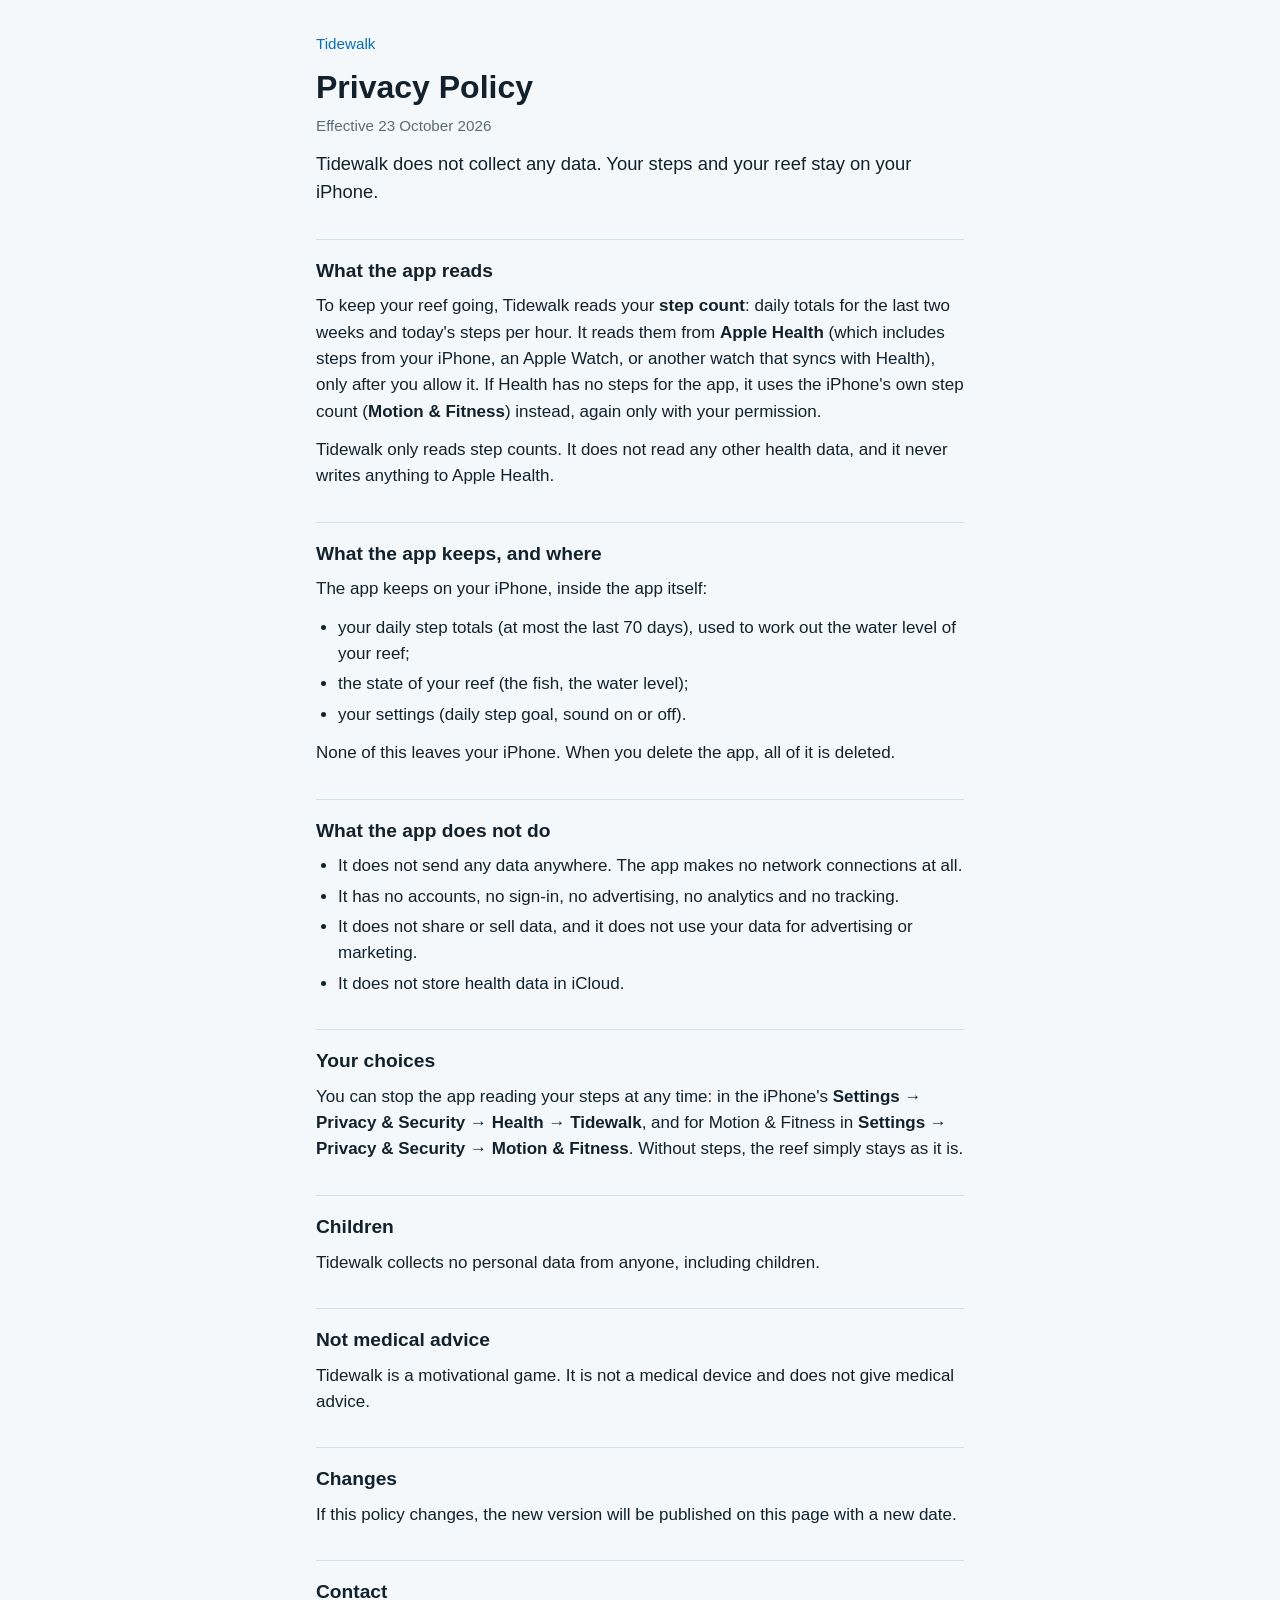
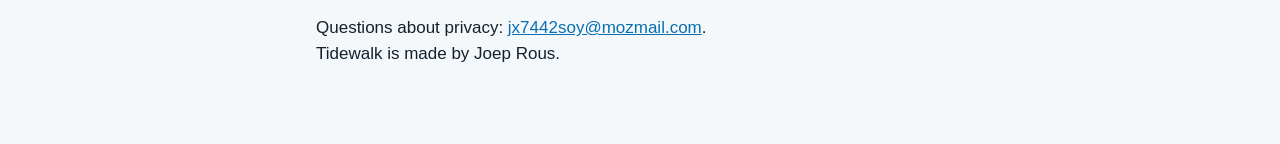
==== privacy.html @ 4efa418c "Tidewalk web pages: privacy policy and support Co-Authored-By: Claude Opus 5.5 <noreply@anthropic.co" ====
<!doctype html>
<html lang="en">
<head>
<meta charset="utf-8">
<meta name="viewport" content="width=device-width, initial-scale=1">
<title>Tidewalk – Privacy Policy</title>
<link rel="stylesheet" href="style.css">
</head>
<body>
<main>
<p class="back"><a href="index.html">Tidewalk</a></p>
<h1>Privacy Policy</h1>
<p class="meta">Effective 23 October 2026</p>

<p class="lead">Tidewalk does not collect any data. Your steps and your reef stay on your iPhone.</p>

<h2>What the app reads</h2>
<p>To keep your reef going, Tidewalk reads your <strong>step count</strong>: daily totals for the last two weeks and
today's steps per hour. It reads them from <strong>Apple Health</strong> (which includes steps from your iPhone, an
Apple Watch, or another watch that syncs with Health), only after you allow it. If Health has no steps for the app,
it uses the iPhone's own step count (<strong>Motion &amp; Fitness</strong>) instead, again only with your
permission.</p>
<p>Tidewalk only reads step counts. It does not read any other health data, and it never writes anything to Apple
Health.</p>

<h2>What the app keeps, and where</h2>
<p>The app keeps on your iPhone, inside the app itself:</p>
<ul>
<li>your daily step totals (at most the last 70 days), used to work out the water level of your reef;</li>
<li>the state of your reef (the fish, the water level);</li>
<li>your settings (daily step goal, sound on or off).</li>
</ul>
<p>None of this leaves your iPhone. When you delete the app, all of it is deleted.</p>

<h2>What the app does not do</h2>
<ul>
<li>It does not send any data anywhere. The app makes no network connections at all.</li>
<li>It has no accounts, no sign-in, no advertising, no analytics and no tracking.</li>
<li>It does not share or sell data, and it does not use your data for advertising or marketing.</li>
<li>It does not store health data in iCloud.</li>
</ul>

<h2>Your choices</h2>
<p>You can stop the app reading your steps at any time: in the iPhone's <strong>Settings → Privacy &amp; Security →
Health → Tidewalk</strong>, and for Motion &amp; Fitness in <strong>Settings → Privacy &amp; Security → Motion &amp;
Fitness</strong>. Without steps, the reef simply stays as it is.</p>

<h2>Children</h2>
<p>Tidewalk collects no personal data from anyone, including children.</p>

<h2>Not medical advice</h2>
<p>Tidewalk is a motivational game. It is not a medical device and does not give medical advice.</p>

<h2>Changes</h2>
<p>If this policy changes, the new version will be published on this page with a new date.</p>

<h2>Contact</h2>
<p>Questions about privacy: <a href="mailto:jx7442soy@mozmail.com">jx7442soy@mozmail.com</a>.<br>
Tidewalk is made by Joep Rous.</p>
</main>
</body>
</html>
---- style.css ----
:root { --bg:#f4f8fb; --fg:#13212c; --muted:#5a6b78; --link:#0a6fb0; --rule:#d6e2ea; }
@media (prefers-color-scheme: dark) { :root { --bg:#0b1a24; --fg:#e4eef4; --muted:#93a8b6; --link:#5cb8f0; --rule:#1f3442; } }
* { box-sizing:border-box; }
body { margin:0; background:var(--bg); color:var(--fg);
  font:17px/1.55 -apple-system, BlinkMacSystemFont, "Segoe UI", Roboto, Helvetica, Arial, sans-serif; }
main { max-width:680px; margin:0 auto; padding:32px 16px 64px; }
h1 { font-size:2rem; line-height:1.2; margin:0 0 8px; }
h2 { font-size:1.2rem; margin:32px 0 8px; padding-top:16px; border-top:1px solid var(--rule); }
h3 { font-size:1.05rem; margin:24px 0 4px; }
p, ul { margin:0 0 12px; }
ul { padding-left:22px; }
li { margin:4px 0; }
a { color:var(--link); }
.lead { font-size:1.15rem; }
.meta, .back { color:var(--muted); font-size:0.95rem; }
.back a { text-decoration:none; }
.links { list-style:none; padding:0; }
.links li { margin:8px 0; font-size:1.1rem; }
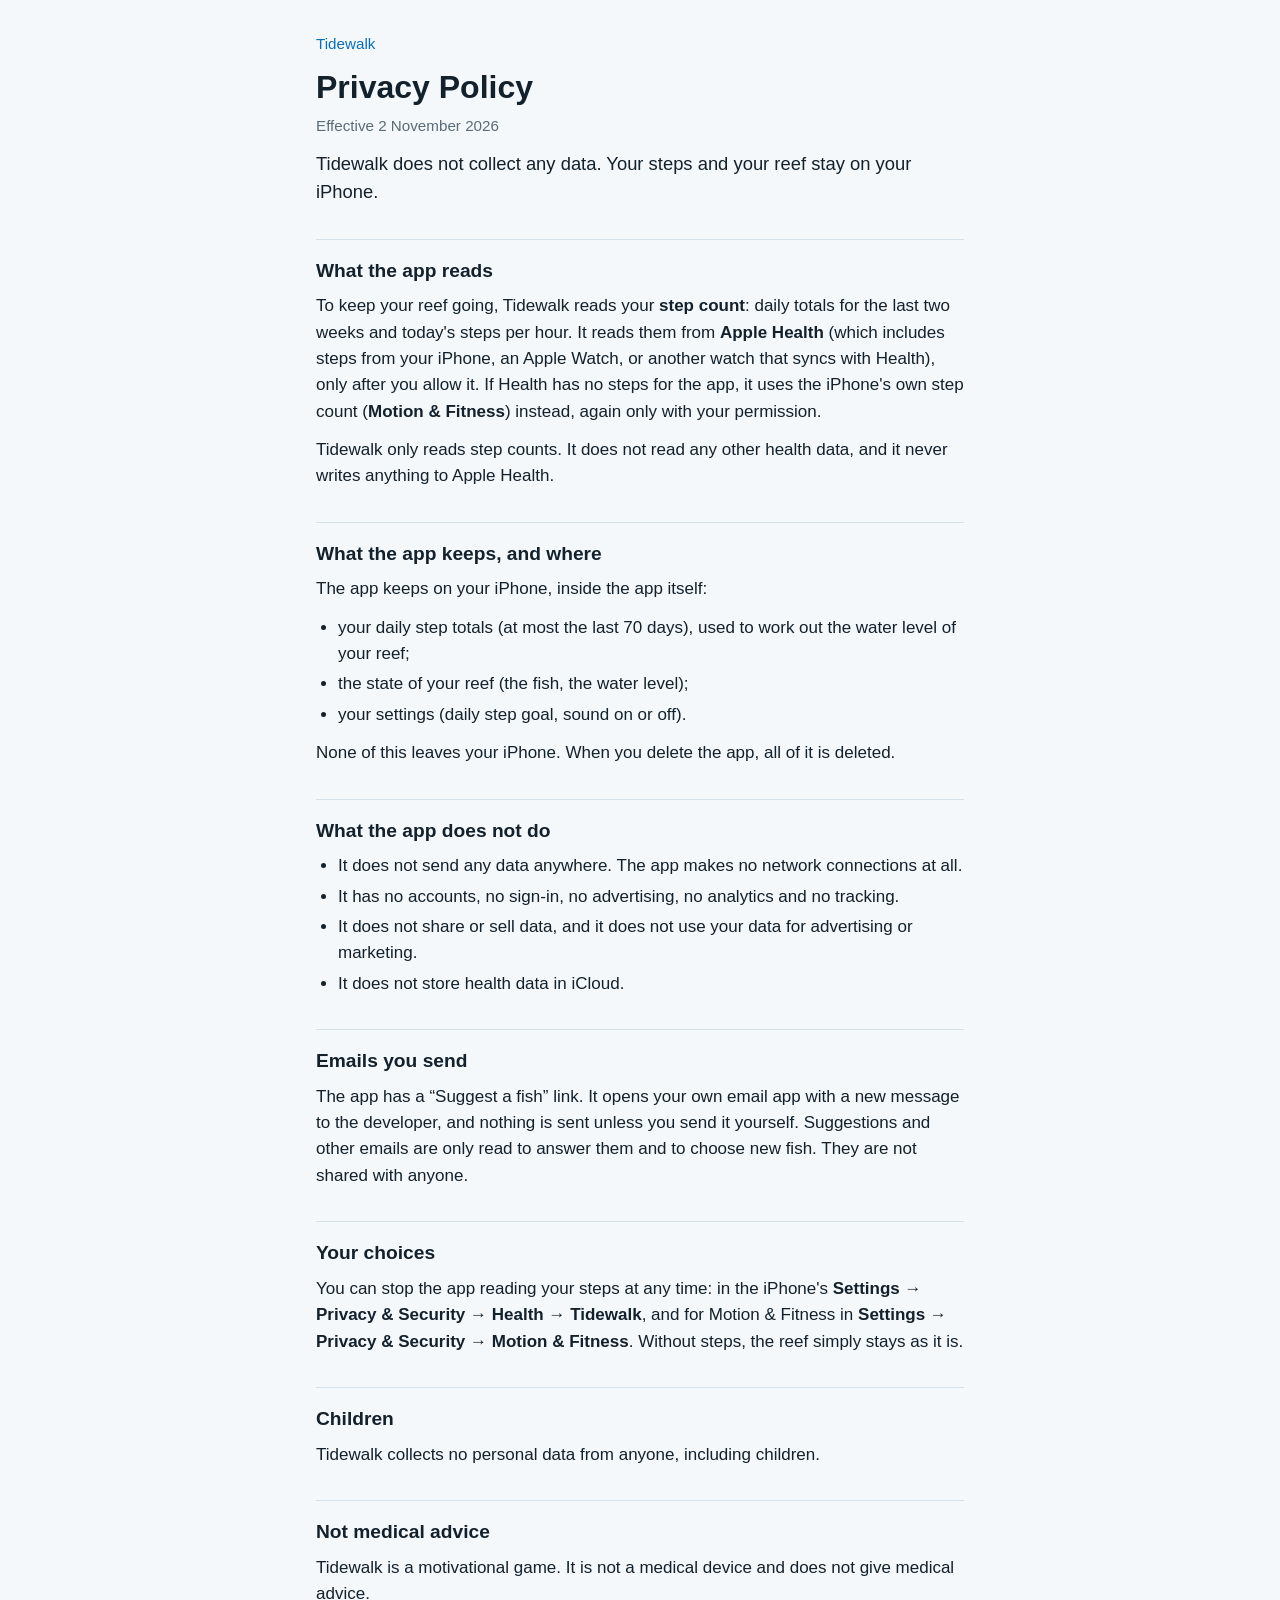
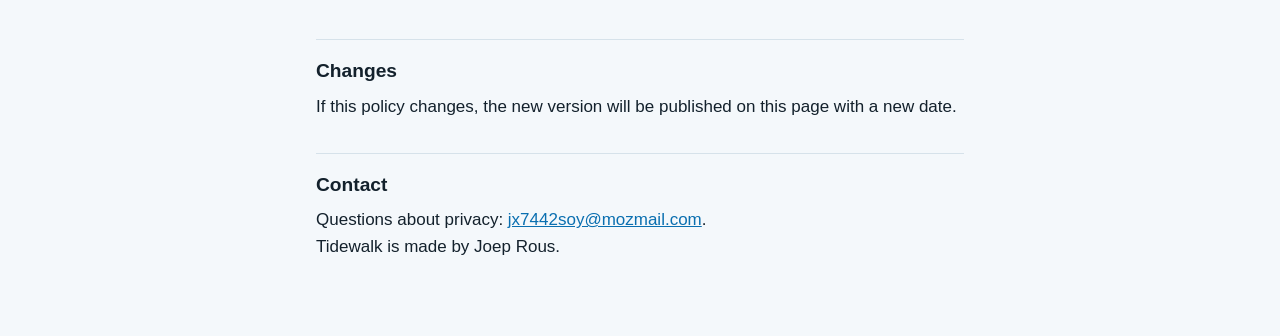
==== commit 5345d4fa: "Tidewalk 1.3: pollution, the widget, the view from above, suggest a fish, and a press kit Co-Authore" ====
--- a/privacy.html
+++ b/privacy.html
@@ -4,13 +4,16 @@
 <meta charset="utf-8">
 <meta name="viewport" content="width=device-width, initial-scale=1">
 <title>Tidewalk – Privacy Policy</title>
+<link rel="icon" href="favicon.svg" type="image/svg+xml">
+<link rel="icon" href="favicon-32.png" sizes="32x32">
+<link rel="apple-touch-icon" href="apple-touch-icon.png">
 <link rel="stylesheet" href="style.css">
 </head>
 <body>
 <main>
 <p class="back"><a href="index.html">Tidewalk</a></p>
 <h1>Privacy Policy</h1>
-<p class="meta">Effective 23 October 2026</p>
+<p class="meta">Effective 2 November 2026</p>
 
 <p class="lead">Tidewalk does not collect any data. Your steps and your reef stay on your iPhone.</p>
 
@@ -40,6 +43,11 @@
 <li>It does not store health data in iCloud.</li>
 </ul>
 
+<h2>Emails you send</h2>
+<p>The app has a “Suggest a fish” link. It opens your own email app with a new message to the developer, and nothing
+is sent unless you send it yourself. Suggestions and other emails are only read to answer them and to choose new fish.
+They are not shared with anyone.</p>
+
 <h2>Your choices</h2>
 <p>You can stop the app reading your steps at any time: in the iPhone's <strong>Settings → Privacy &amp; Security →
 Health → Tidewalk</strong>, and for Motion &amp; Fitness in <strong>Settings → Privacy &amp; Security → Motion &amp;
--- a/style.css
+++ b/style.css
@@ -16,3 +16,10 @@
 .back a { text-decoration:none; }
 .links { list-style:none; padding:0; }
 .links li { margin:8px 0; font-size:1.1rem; }
+.facts { list-style:none; padding:0; }
+.shots { display:grid; grid-template-columns:repeat(3, 1fr); gap:12px; margin:16px 0; }
+.shots a { text-decoration:none; color:var(--muted); font-size:0.9rem; text-align:center; }
+.shots img { display:block; width:100%; height:auto; border-radius:12px; border:1px solid var(--rule); margin-bottom:4px; }
+.icon { display:flex; align-items:center; gap:16px; color:var(--muted); font-size:0.9rem; }
+.icon img { display:block; border-radius:26px; }
+@media (max-width:480px) { .shots { grid-template-columns:repeat(2, 1fr); } }
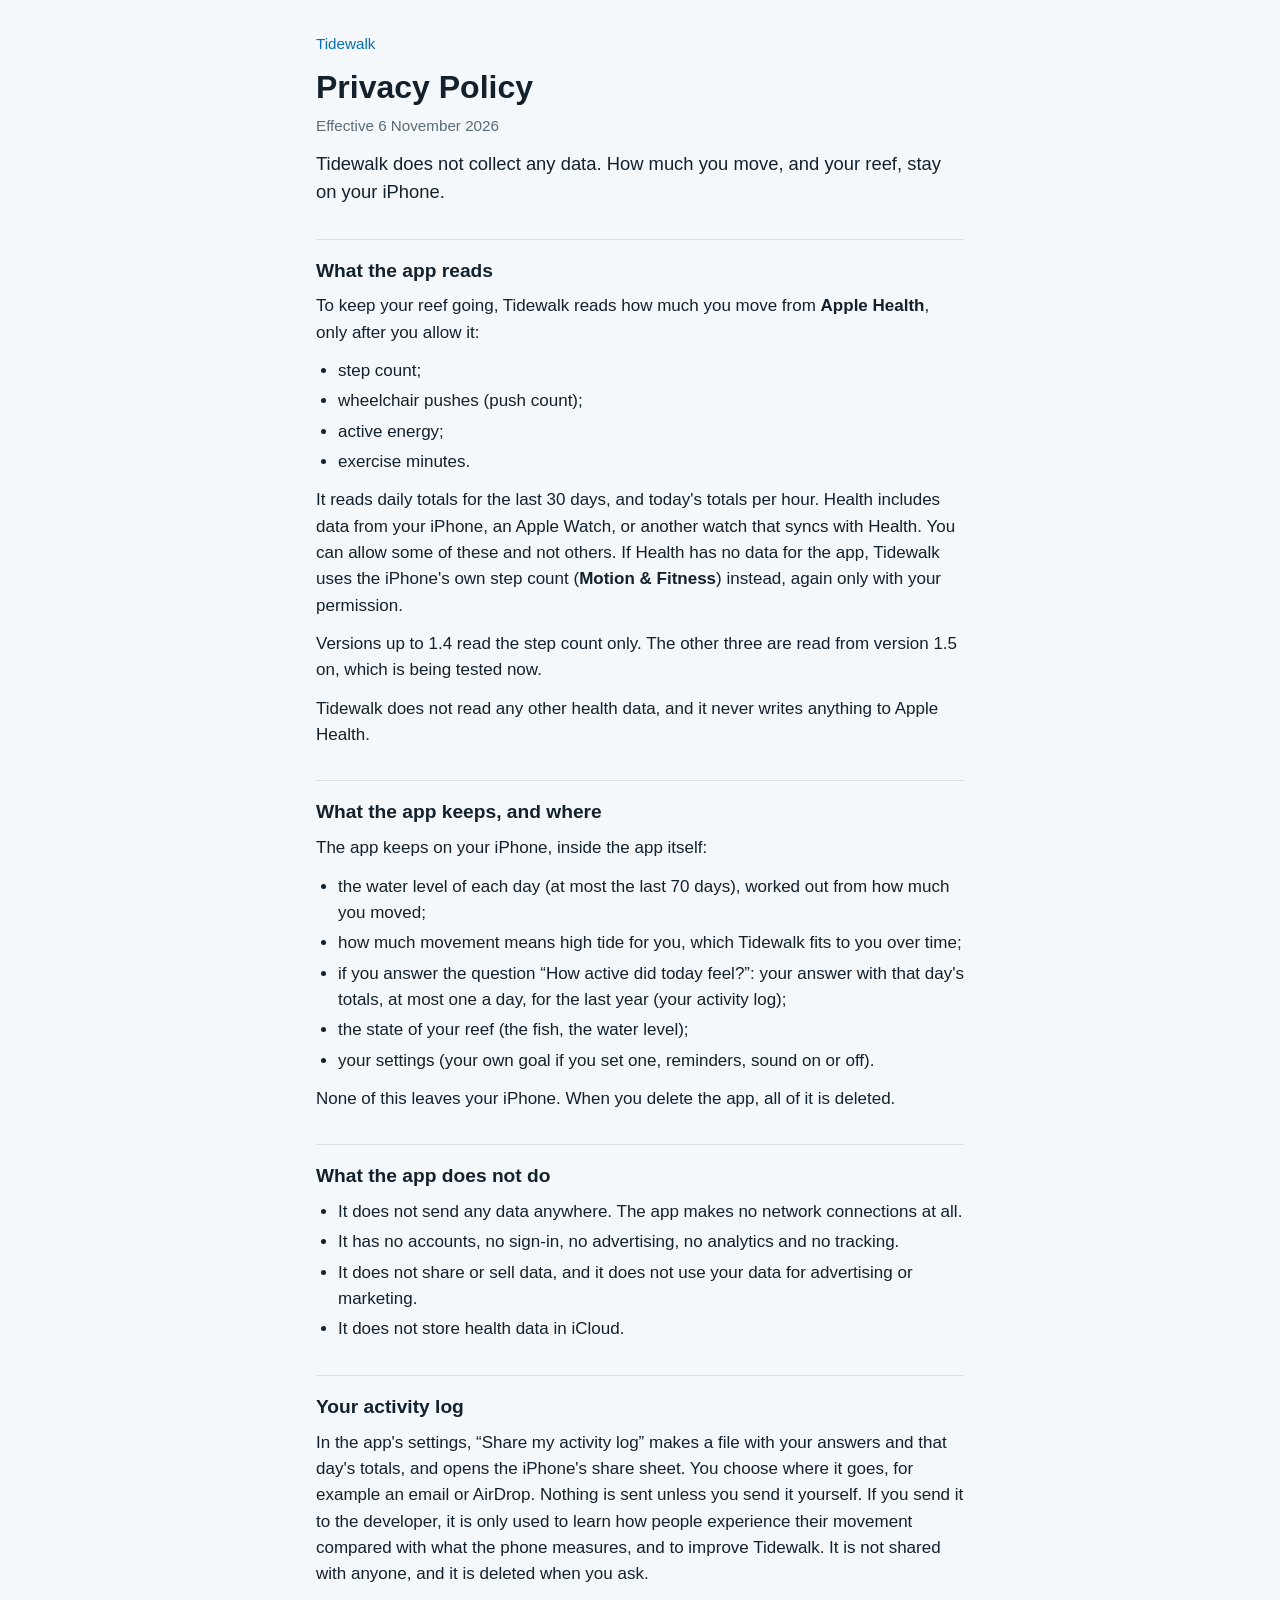
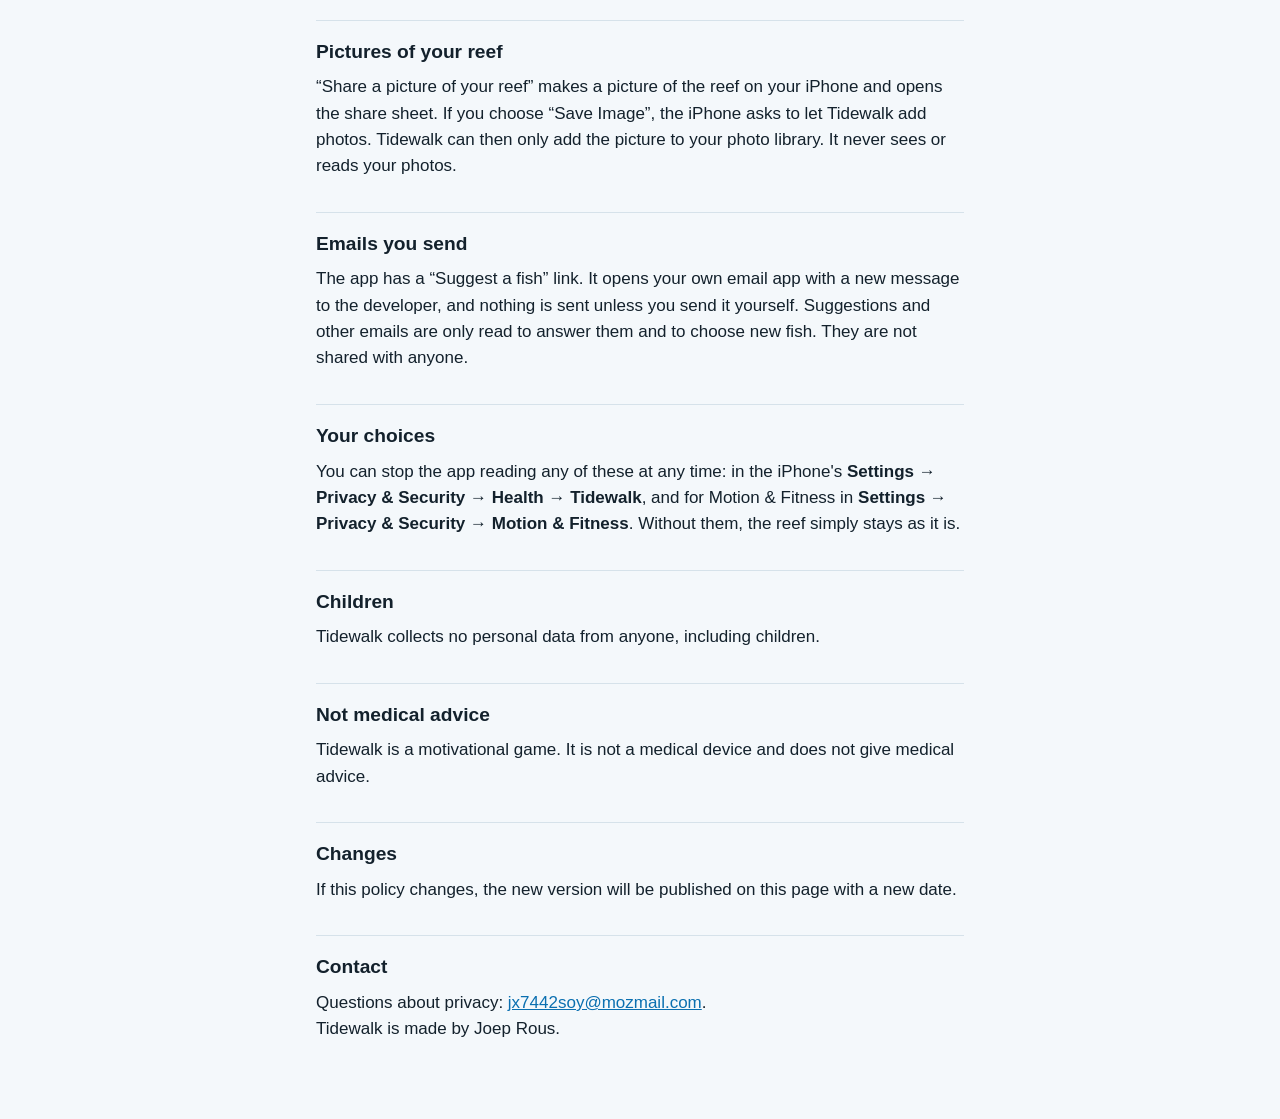
==== commit 1d9d1cfb: "Privacy policy: the kinds of movement read from Apple Health (1.5), the activity log, pictures of yo" ====
--- a/privacy.html
+++ b/privacy.html
@@ -13,25 +13,36 @@
 <main>
 <p class="back"><a href="index.html">Tidewalk</a></p>
 <h1>Privacy Policy</h1>
-<p class="meta">Effective 2 November 2026</p>
+<p class="meta">Effective 6 November 2026</p>
 
-<p class="lead">Tidewalk does not collect any data. Your steps and your reef stay on your iPhone.</p>
+<p class="lead">Tidewalk does not collect any data. How much you move, and your reef, stay on your iPhone.</p>
 
 <h2>What the app reads</h2>
-<p>To keep your reef going, Tidewalk reads your <strong>step count</strong>: daily totals for the last two weeks and
-today's steps per hour. It reads them from <strong>Apple Health</strong> (which includes steps from your iPhone, an
-Apple Watch, or another watch that syncs with Health), only after you allow it. If Health has no steps for the app,
-it uses the iPhone's own step count (<strong>Motion &amp; Fitness</strong>) instead, again only with your
-permission.</p>
-<p>Tidewalk only reads step counts. It does not read any other health data, and it never writes anything to Apple
-Health.</p>
+<p>To keep your reef going, Tidewalk reads how much you move from <strong>Apple Health</strong>, only after you
+allow it:</p>
+<ul>
+<li>step count;</li>
+<li>wheelchair pushes (push count);</li>
+<li>active energy;</li>
+<li>exercise minutes.</li>
+</ul>
+<p>It reads daily totals for the last 30 days, and today's totals per hour. Health includes data from your iPhone, an
+Apple Watch, or another watch that syncs with Health. You can allow some of these and not others. If Health has no data
+for the app, Tidewalk uses the iPhone's own step count (<strong>Motion &amp; Fitness</strong>) instead, again only with
+your permission.</p>
+<p>Versions up to 1.4 read the step count only. The other three are read from version 1.5 on, which is being tested
+now.</p>
+<p>Tidewalk does not read any other health data, and it never writes anything to Apple Health.</p>
 
 <h2>What the app keeps, and where</h2>
 <p>The app keeps on your iPhone, inside the app itself:</p>
 <ul>
-<li>your daily step totals (at most the last 70 days), used to work out the water level of your reef;</li>
+<li>the water level of each day (at most the last 70 days), worked out from how much you moved;</li>
+<li>how much movement means high tide for you, which Tidewalk fits to you over time;</li>
+<li>if you answer the question “How active did today feel?”: your answer with that day's totals, at most one a day,
+for the last year (your activity log);</li>
 <li>the state of your reef (the fish, the water level);</li>
-<li>your settings (daily step goal, sound on or off).</li>
+<li>your settings (your own goal if you set one, reminders, sound on or off).</li>
 </ul>
 <p>None of this leaves your iPhone. When you delete the app, all of it is deleted.</p>
 
@@ -43,15 +54,26 @@
 <li>It does not store health data in iCloud.</li>
 </ul>
 
+<h2>Your activity log</h2>
+<p>In the app's settings, “Share my activity log” makes a file with your answers and that day's totals, and opens the
+iPhone's share sheet. You choose where it goes, for example an email or AirDrop. Nothing is sent unless you send it
+yourself. If you send it to the developer, it is only used to learn how people experience their movement compared with
+what the phone measures, and to improve Tidewalk. It is not shared with anyone, and it is deleted when you ask.</p>
+
+<h2>Pictures of your reef</h2>
+<p>“Share a picture of your reef” makes a picture of the reef on your iPhone and opens the share sheet. If you choose
+“Save Image”, the iPhone asks to let Tidewalk add photos. Tidewalk can then only add the picture to your photo library.
+It never sees or reads your photos.</p>
+
 <h2>Emails you send</h2>
 <p>The app has a “Suggest a fish” link. It opens your own email app with a new message to the developer, and nothing
 is sent unless you send it yourself. Suggestions and other emails are only read to answer them and to choose new fish.
 They are not shared with anyone.</p>
 
 <h2>Your choices</h2>
-<p>You can stop the app reading your steps at any time: in the iPhone's <strong>Settings → Privacy &amp; Security →
+<p>You can stop the app reading any of these at any time: in the iPhone's <strong>Settings → Privacy &amp; Security →
 Health → Tidewalk</strong>, and for Motion &amp; Fitness in <strong>Settings → Privacy &amp; Security → Motion &amp;
-Fitness</strong>. Without steps, the reef simply stays as it is.</p>
+Fitness</strong>. Without them, the reef simply stays as it is.</p>
 
 <h2>Children</h2>
 <p>Tidewalk collects no personal data from anyone, including children.</p>
